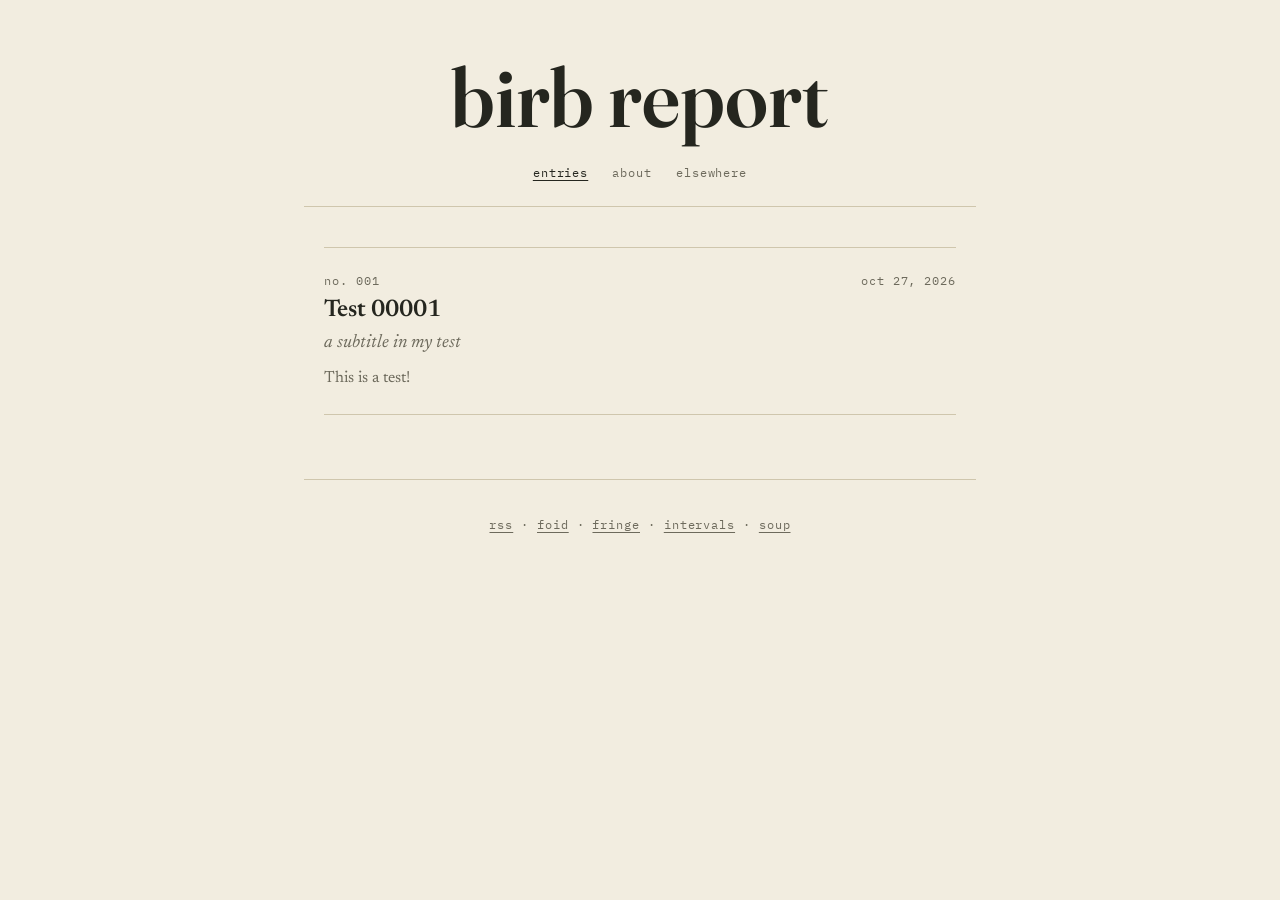
==== docs/index.html @ 7123d825 "post: 2026-10-27" ====
<!DOCTYPE html>
<html lang="en">
<head>
<meta charset="utf-8">
<meta name="viewport" content="width=device-width, initial-scale=1">
<title>BIRB REPORT</title>
<link rel="preconnect" href="https://fonts.googleapis.com">
<link rel="preconnect" href="https://fonts.gstatic.com" crossorigin>
<link rel="stylesheet" href="https://fonts.googleapis.com/css2?family=Fraunces:opsz,wght@9..144,600&family=IBM+Plex+Mono:wght@400;500&family=Newsreader:ital,opsz,wght@0,6..72,400;0,6..72,600;1,6..72,400&display=swap">
<link rel="stylesheet" href="style.css">
<link rel="alternate" type="application/rss+xml" title="BIRB REPORT" href="https://birb.report/feed.xml">
</head>
<body>
<header class="masthead">
<a class="wordmark" href="index.html">BIRB REPORT</a>

<nav><a href="index.html" aria-current="page">entries</a> <a href="about.html">about</a> <a href="elsewhere.html">elsewhere</a></nav>
</header>
<main>

<ol class="entries" reversed>
<li class="entry">
<p class="label"><span>no. 001</span> <span>oct 27, 2026</span></p>
<h2><a href="posts/2026-10-27.html">Test 00001</a></h2>
<p class="dek">a subtitle in my test</p><p class="excerpt">This is a test!</p>
</li>
</ol>
</main>
<footer>
<p><a href="feed.xml">rss</a> · <a href="https://foid.report">foid</a> · <a href="https://fringe.report">fringe</a> · <a href="https://intervals.report">intervals</a> · <a href="https://trysoup.xyz">soup</a></p>
</footer>
</body>
</html>
---- docs/style.css ----
/* birb.report — field guide: paper, moss, ochre, specimen labels */

:root {
  --paper: #f2ede0;
  --card: #f8f4ea;
  --ink: #25261f;
  --dim: #6d6a5c;
  --moss: #4b5a3a;
  --ochre: #a8772a;
  --rule: #cfc6ad;
  --serif: "Newsreader", Georgia, "Times New Roman", serif;
  --mono: "IBM Plex Mono", ui-monospace, Menlo, monospace;
}

@media (prefers-color-scheme: dark) {
  :root {
    --paper: #171a14;
    --card: #1e221a;
    --ink: #e7e2d2;
    --dim: #9d998a;
    --moss: #a3b48a;
    --ochre: #d6a454;
    --rule: #3a3f31;
  }
}

* { box-sizing: border-box; }

body {
  margin: 0;
  background: var(--paper);
  color: var(--ink);
  font-family: var(--serif);
  font-size: 1.15rem;
  line-height: 1.65;
  -webkit-font-smoothing: antialiased;
}

a { color: var(--moss); text-decoration-thickness: 1px; text-underline-offset: 3px; }
a:hover { color: var(--ochre); }

.label, .tagline, nav, footer, .subscribe-form, .pager {
  font-family: var(--mono);
  font-size: 0.72rem;
  letter-spacing: 0.08em;
  text-transform: lowercase;
}

.label { color: var(--dim); margin: 0; }

/* masthead */

.masthead {
  max-width: 42rem;
  margin: 0 auto;
  padding: 3.5rem 1.25rem 1.5rem;
  text-align: center;
  border-bottom: 1px solid var(--rule);
}

.wordmark {
  display: block;
  font-family: "Fraunces", var(--serif);
  font-weight: 600;
  font-size: clamp(2.8rem, 12vw, 5.2rem);
  line-height: 1;
  text-transform: lowercase;
  color: var(--ink);
  text-decoration: none;
}
.wordmark:hover { color: var(--moss); }

.tagline { margin: 0.9rem 0 0; color: var(--dim); font-style: normal; }

nav { margin-top: 1.5rem; display: flex; justify-content: center; gap: 1.5rem; }
nav a { color: var(--dim); text-decoration: none; }
nav a:hover, nav a[aria-current="page"] { color: var(--ink); text-decoration: underline; }

main {
  max-width: 42rem;
  margin: 0 auto;
  padding: 2.5rem 1.25rem 4rem;
}

/* subscribe */

.subscribe {
  background: var(--card);
  border: 1px solid var(--rule);
  border-left: 3px solid var(--ochre);
  padding: 1.1rem 1.25rem;
  margin: 0 0 3rem;
}
.subscribe p { margin: 0.2rem 0 0.8rem; font-size: 1rem; }
.subscribe .label { color: var(--ochre); }
.subscribe-soon { color: var(--dim); }

.subscribe-form { display: flex; gap: 0.5rem; flex-wrap: wrap; }
.subscribe-form input {
  flex: 1 1 12rem;
  min-width: 0;
  padding: 0.6rem 0.75rem;
  font: inherit;
  font-size: 0.85rem;
  text-transform: none;
  color: var(--ink);
  background: var(--paper);
  border: 1px solid var(--rule);
}
.subscribe-form button {
  padding: 0.6rem 1.1rem;
  font: inherit;
  font-size: 0.8rem;
  color: var(--paper);
  background: var(--moss);
  border: 0;
  cursor: pointer;
}
.subscribe-form button:hover { background: var(--ochre); }

.sr-only { position: absolute; width: 1px; height: 1px; overflow: hidden; clip: rect(0 0 0 0); }

/* entries list */

.entries { list-style: none; margin: 0; padding: 0; }

.entry { padding: 1.4rem 0; border-top: 1px solid var(--rule); }
.entry:last-child { border-bottom: 1px solid var(--rule); }
.entry .label { display: flex; justify-content: space-between; }
.entry h2 { margin: 0.35rem 0 0.2rem; font-size: 1.5rem; font-weight: 600; line-height: 1.25; }
.entry h2 a { color: var(--ink); text-decoration: none; }
.entry h2 a:hover { color: var(--moss); }
.entry .dek { margin: 0 0 0.4rem; font-style: italic; color: var(--dim); }
.entry .excerpt { margin: 0.4rem 0 0; font-size: 1rem; color: var(--dim); }

/* post */

.specimen {
  border: 1px solid var(--rule);
  background: var(--card);
  padding: 1.25rem 1.4rem;
  margin-bottom: 2.25rem;
}
.specimen h1 { margin: 0.4rem 0 0.4rem; font-size: clamp(1.8rem, 6vw, 2.4rem); font-weight: 600; line-height: 1.15; }
.specimen .dek { margin: 0 0 0.8rem; font-size: 1.15rem; font-style: italic; color: var(--dim); }

.page-about h1, .page-elsewhere h1 {
  margin: 0 0 1.5rem;
  font-size: 2rem;
  font-weight: 600;
  font-variant: small-caps;
  text-transform: lowercase;
  letter-spacing: 0.06em;
}

.prose h2, .prose h3, .prose h4 { font-weight: 600; line-height: 1.3; margin: 2rem 0 0.5rem; }
.prose p { margin: 0 0 1.15rem; }
.prose blockquote {
  margin: 1.5rem 0;
  padding: 0 0 0 1.1rem;
  border-left: 2px solid var(--moss);
  font-style: italic;
  color: var(--dim);
}
.prose code { font-family: var(--mono); font-size: 0.85em; }
.prose hr { border: 0; text-align: center; margin: 2.5rem 0; }
.prose hr::after { content: "· · ·"; color: var(--ochre); letter-spacing: 0.5em; }
.prose ul, .prose ol { padding-left: 1.3rem; }

.post + .subscribe { margin-top: 3rem; }

.pager { display: flex; justify-content: space-between; gap: 1rem; margin: 0; }
.pager a { color: var(--dim); text-decoration: none; }
.pager a:hover { color: var(--ink); }
.pager [rel="next"] { margin-left: auto; text-align: right; }

.empty { text-align: center; padding: 2rem 0; }

footer {
  max-width: 42rem;
  margin: 0 auto;
  padding: 1.5rem 1.25rem 3rem;
  border-top: 1px solid var(--rule);
  text-align: center;
  color: var(--dim);
}
footer a { color: var(--dim); }
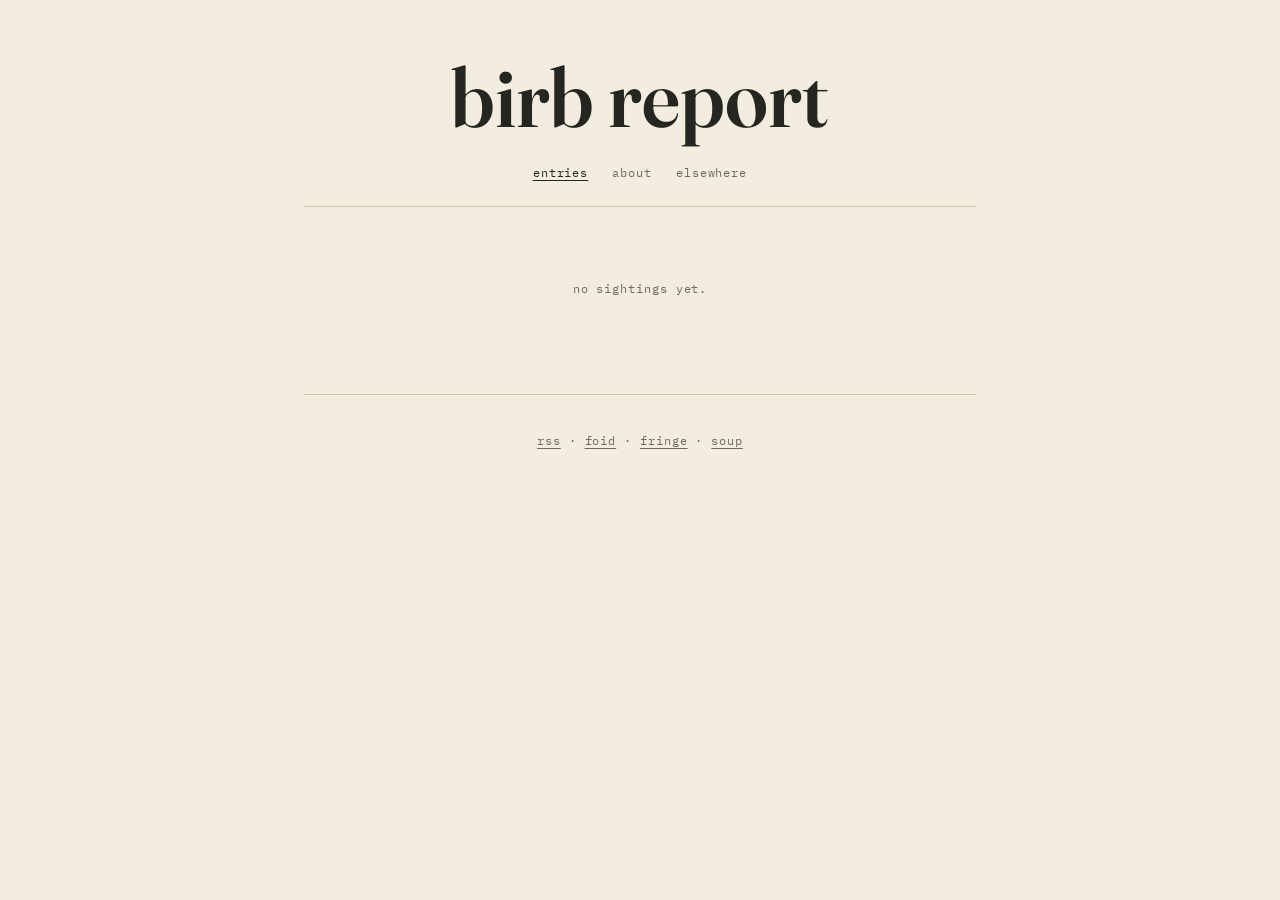
==== commit e5e84f87: "remove intervals link; unpost test 00001 (moved to drafts) Co-Authored-By: Claude Opus 5.5 <noreply@" ====
--- a/docs/index.html
+++ b/docs/index.html
@@ -18,16 +18,10 @@
 </header>
 <main>
 
-<ol class="entries" reversed>
-<li class="entry">
-<p class="label"><span>no. 001</span> <span>oct 27, 2026</span></p>
-<h2><a href="posts/2026-10-27.html">Test 00001</a></h2>
-<p class="dek">a subtitle in my test</p><p class="excerpt">This is a test!</p>
-</li>
-</ol>
+<p class="label empty">no sightings yet.</p>
 </main>
 <footer>
-<p><a href="feed.xml">rss</a> · <a href="https://foid.report">foid</a> · <a href="https://fringe.report">fringe</a> · <a href="https://intervals.report">intervals</a> · <a href="https://trysoup.xyz">soup</a></p>
+<p><a href="feed.xml">rss</a> · <a href="https://foid.report">foid</a> · <a href="https://fringe.report">fringe</a> · <a href="https://trysoup.xyz">soup</a></p>
 </footer>
 </body>
 </html>
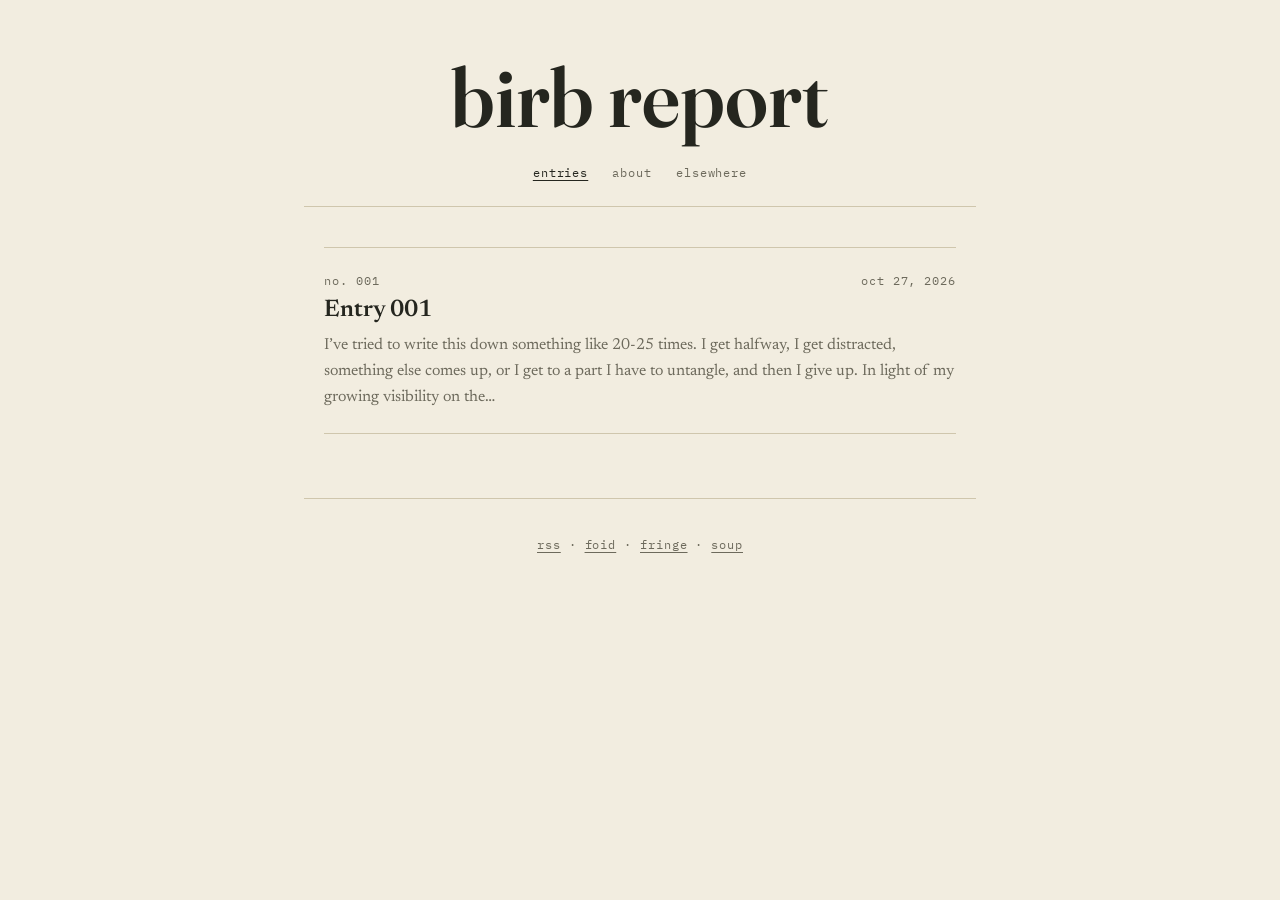
==== commit efadbc15: "post: 2026-10-27 Co-Authored-By: Claude Opus 5.5 <noreply@anthropic.com>" ====
--- a/docs/index.html
+++ b/docs/index.html
@@ -18,7 +18,13 @@
 </header>
 <main>
 
-<p class="label empty">no sightings yet.</p>
+<ol class="entries" reversed>
+<li class="entry">
+<p class="label"><span>no. 001</span> <span>oct 27, 2026</span></p>
+<h2><a href="posts/2026-10-27-two.html">Entry 001</a></h2>
+<p class="excerpt">I’ve tried to write this down something like 20-25 times. I get halfway, I get distracted, something else comes up, or I get to a part I have to untangle, and then I give up. In light of my growing visibility on the…</p>
+</li>
+</ol>
 </main>
 <footer>
 <p><a href="feed.xml">rss</a> · <a href="https://foid.report">foid</a> · <a href="https://fringe.report">fringe</a> · <a href="https://trysoup.xyz">soup</a></p>
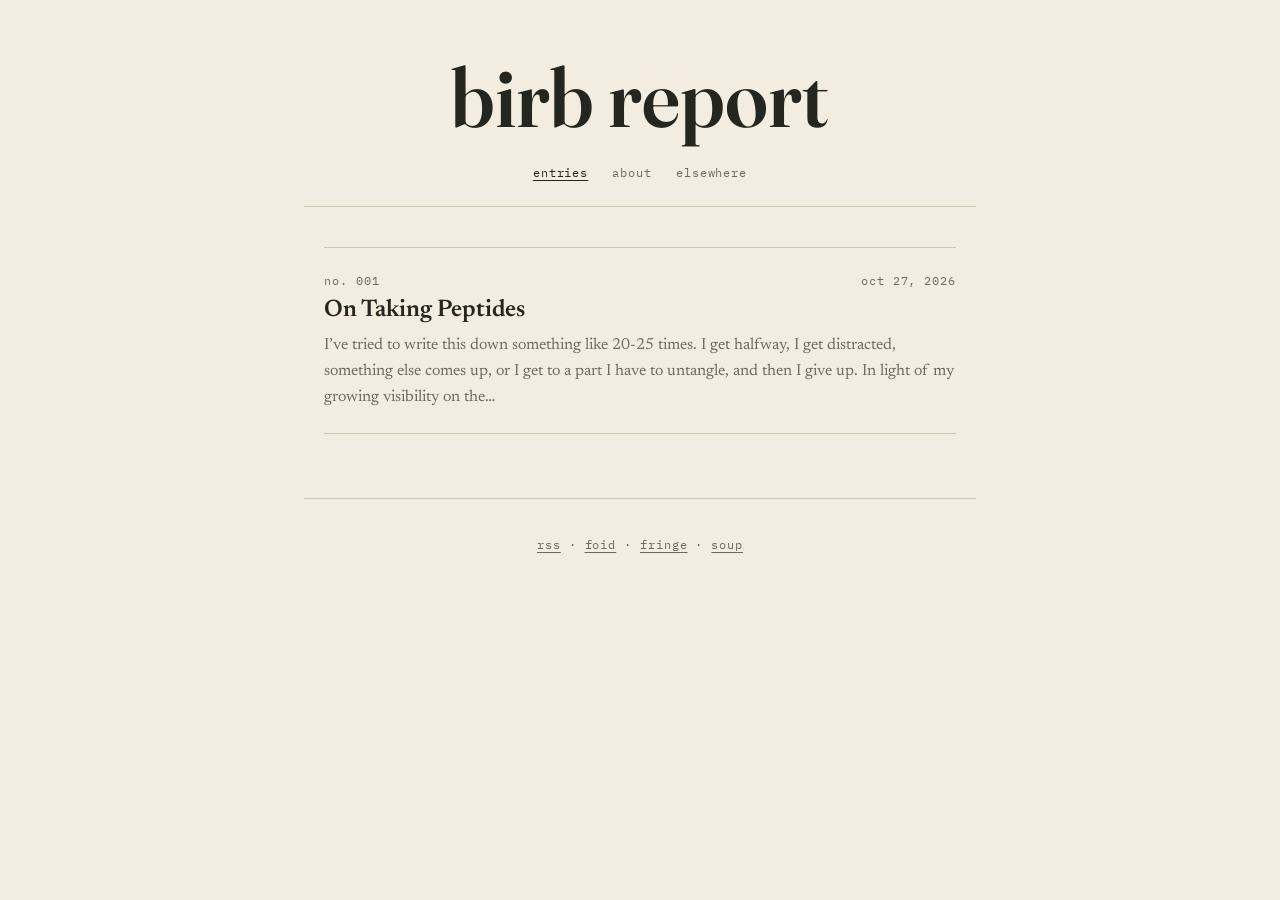
==== commit 6bdf2f85: "edit: 2026-10-27-two title + cycle lengths Co-Authored-By: Claude Opus 5.5 <noreply@anthropic.com>" ====
--- a/docs/index.html
+++ b/docs/index.html
@@ -21,7 +21,7 @@
 <ol class="entries" reversed>
 <li class="entry">
 <p class="label"><span>no. 001</span> <span>oct 27, 2026</span></p>
-<h2><a href="posts/2026-10-27-two.html">Entry 001</a></h2>
+<h2><a href="posts/2026-10-27-two.html">On Taking Peptides</a></h2>
 <p class="excerpt">I’ve tried to write this down something like 20-25 times. I get halfway, I get distracted, something else comes up, or I get to a part I have to untangle, and then I give up. In light of my growing visibility on the…</p>
 </li>
 </ol>
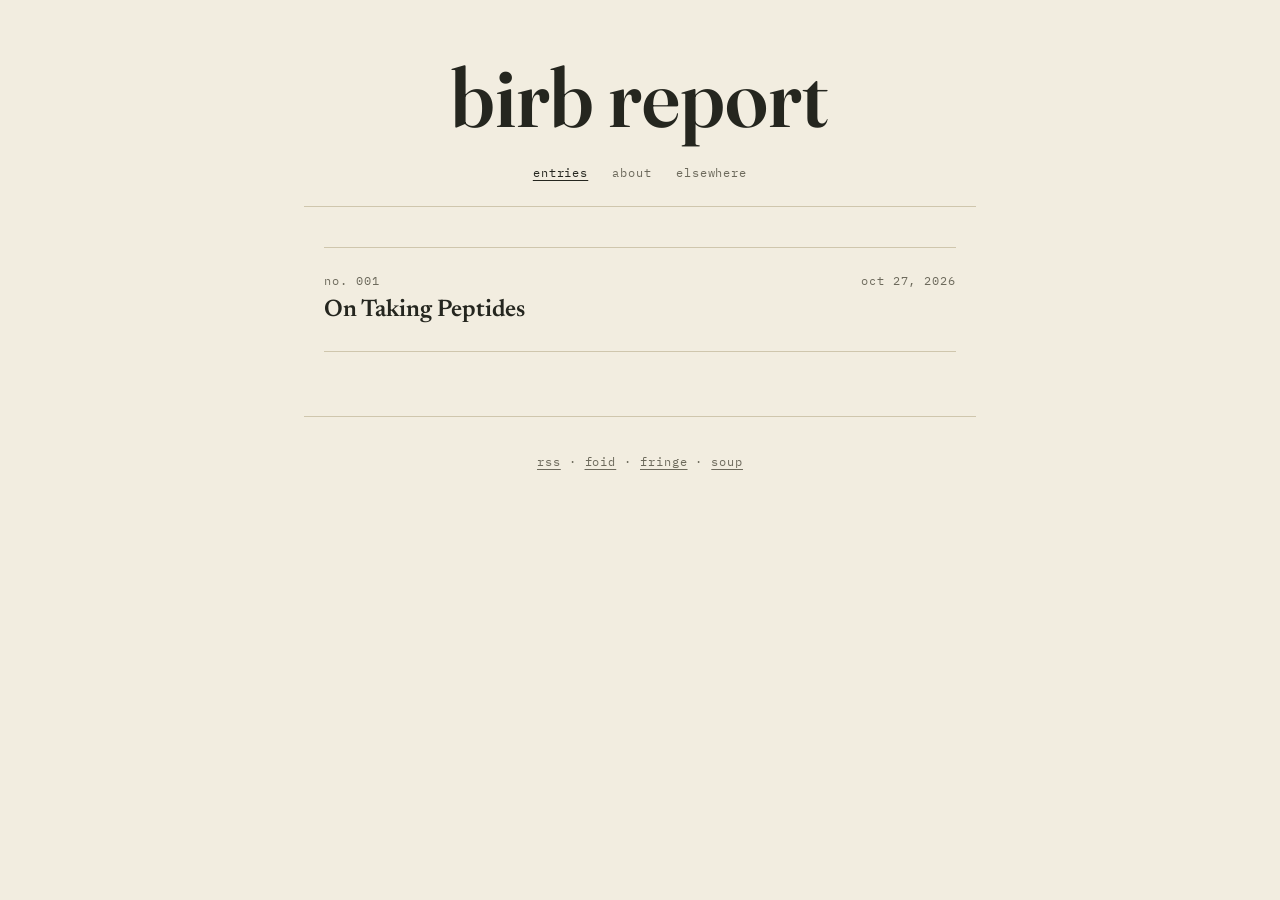
==== commit 06646da7: "preview: frontmatter replaces truncated excerpts; trim cycle sentence from 2026-10-27-two Co-Authore" ====
--- a/docs/index.html
+++ b/docs/index.html
@@ -22,7 +22,7 @@
 <li class="entry">
 <p class="label"><span>no. 001</span> <span>oct 27, 2026</span></p>
 <h2><a href="posts/2026-10-27-two.html">On Taking Peptides</a></h2>
-<p class="excerpt">I’ve tried to write this down something like 20-25 times. I get halfway, I get distracted, something else comes up, or I get to a part I have to untangle, and then I give up. In light of my growing visibility on the…</p>
+
 </li>
 </ol>
 </main>
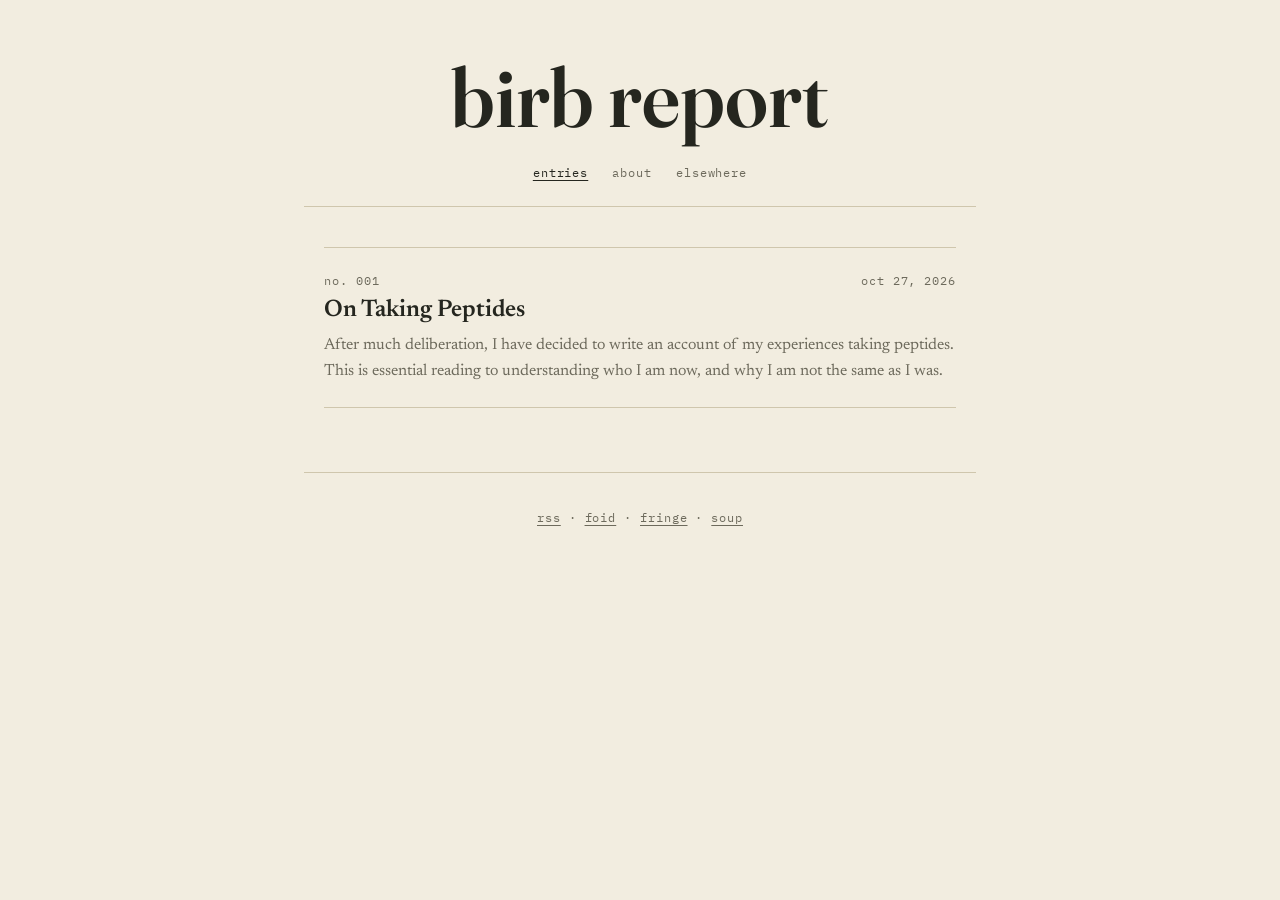
==== commit 700bf709: "edit: 2026-10-27-two preview Co-Authored-By: Claude Opus 5.5 <noreply@anthropic.com>" ====
--- a/docs/index.html
+++ b/docs/index.html
@@ -22,7 +22,7 @@
 <li class="entry">
 <p class="label"><span>no. 001</span> <span>oct 27, 2026</span></p>
 <h2><a href="posts/2026-10-27-two.html">On Taking Peptides</a></h2>
-
+<p class="excerpt">After much deliberation, I have decided to write an account of my experiences taking peptides. This is essential reading to understanding who I am now, and why I am not the same as I was.</p>
 </li>
 </ol>
 </main>
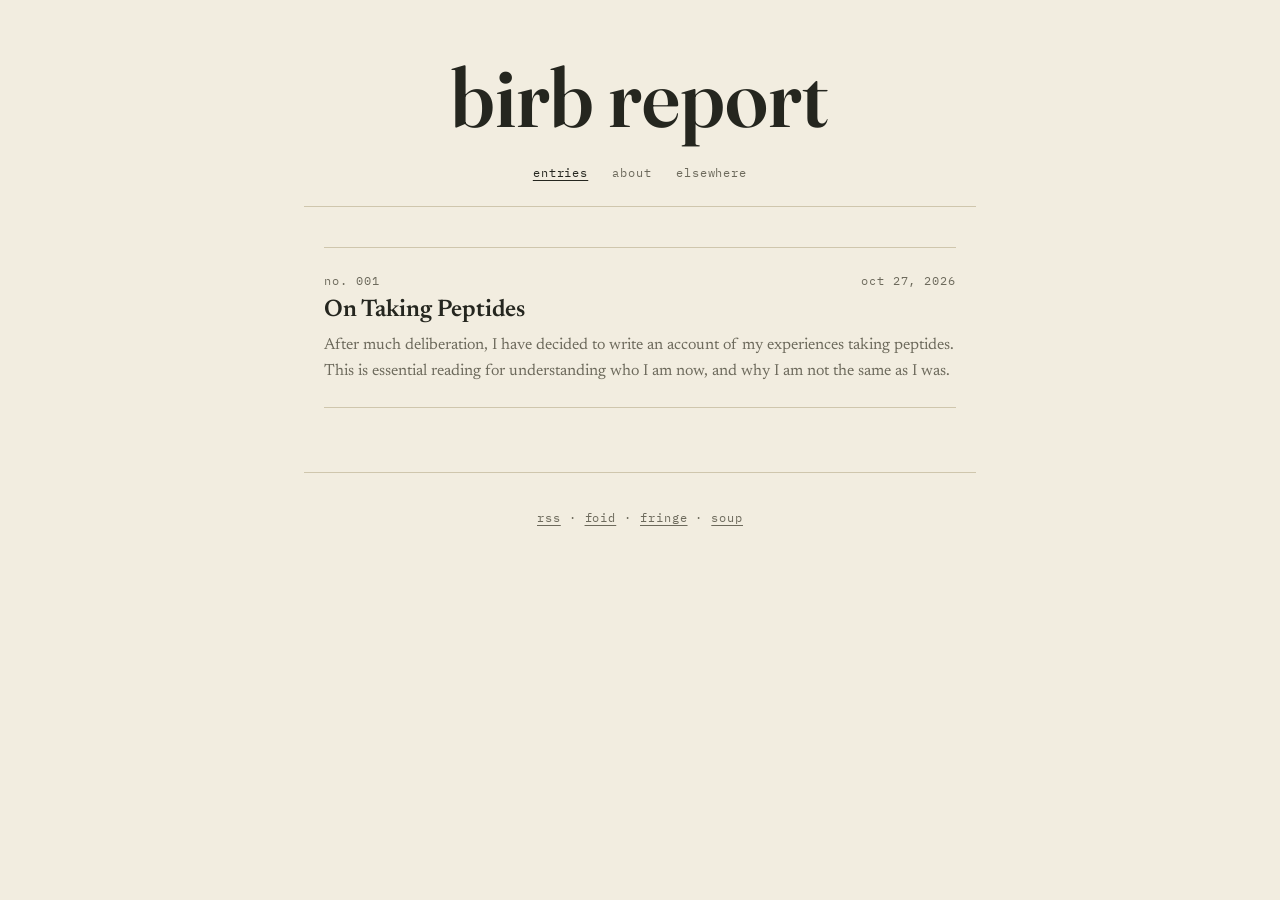
==== commit ce2f2412: "edit: 2026-10-27-two preview wording + drop repeated 'difference' Co-Authored-By: Claude Opus 5.5 <n" ====
--- a/docs/index.html
+++ b/docs/index.html
@@ -22,7 +22,7 @@
 <li class="entry">
 <p class="label"><span>no. 001</span> <span>oct 27, 2026</span></p>
 <h2><a href="posts/2026-10-27-two.html">On Taking Peptides</a></h2>
-<p class="excerpt">After much deliberation, I have decided to write an account of my experiences taking peptides. This is essential reading to understanding who I am now, and why I am not the same as I was.</p>
+<p class="excerpt">After much deliberation, I have decided to write an account of my experiences taking peptides. This is essential reading for understanding who I am now, and why I am not the same as I was.</p>
 </li>
 </ol>
 </main>
